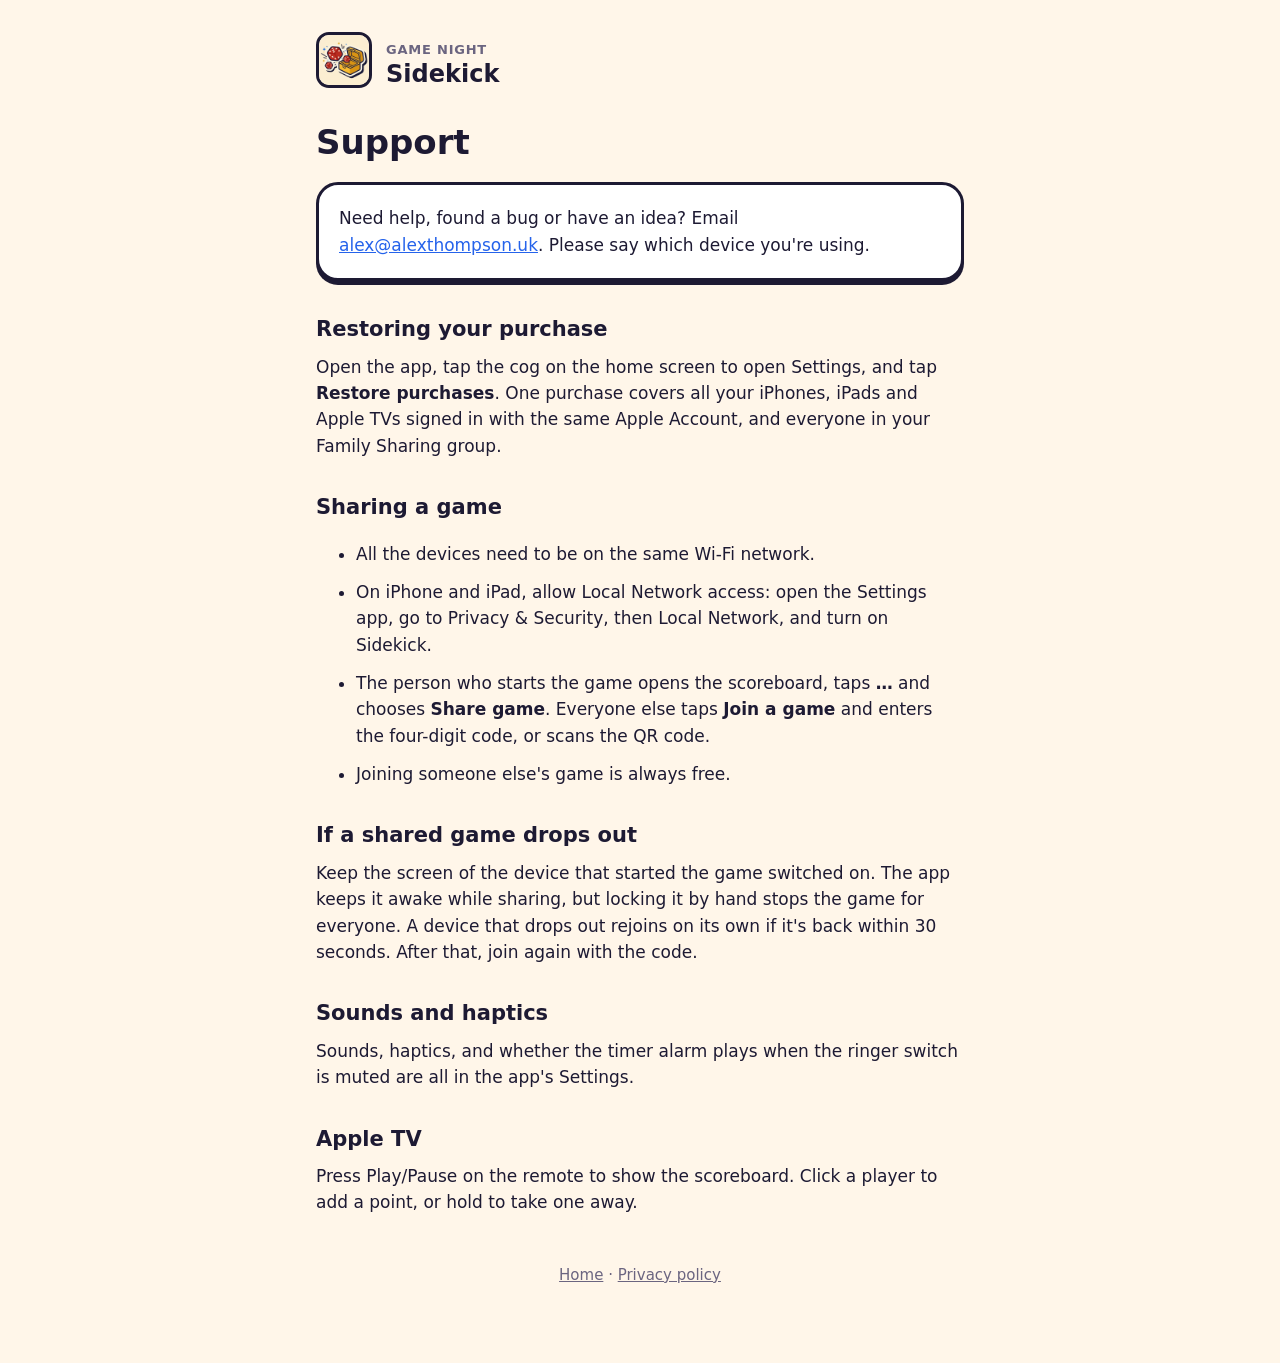
==== support.html @ 63774058 "Add the Game Night Sidekick landing, privacy and support pages Co-Authored-By: Claude Opus 5.5 <nore" ====
<!doctype html>
<html lang="en-GB">
<head>
  <meta charset="utf-8">
  <meta name="viewport" content="width=device-width, initial-scale=1">
  <title>Support · Game Night Sidekick</title>
  <meta name="description" content="Help with Game Night Sidekick.">
  <link rel="icon" href="favicon.png">
  <link rel="stylesheet" href="style.css">
</head>
<body>
  <main>
    <header>
      <a href="./"><img src="icon.png" alt=""></a>
      <a href="./"><span class="eyebrow">Game night</span><span class="name">Sidekick</span></a>
    </header>

    <h1>Support</h1>

    <div class="card">
      <p>Need help, found a bug or have an idea? Email <a href="mailto:alex@alexthompson.uk?subject=Game%20Night%20Sidekick">alex@alexthompson.uk</a>. Please say which device you're using.</p>
    </div>

    <h2>Restoring your purchase</h2>
    <p>Open the app, tap the cog on the home screen to open Settings, and tap <strong>Restore purchases</strong>. One purchase covers all your iPhones, iPads and Apple TVs signed in with the same Apple Account, and everyone in your Family Sharing group.</p>

    <h2>Sharing a game</h2>
    <ul>
      <li>All the devices need to be on the same Wi-Fi network.</li>
      <li>On iPhone and iPad, allow Local Network access: open the Settings app, go to Privacy &amp; Security, then Local Network, and turn on Sidekick.</li>
      <li>The person who starts the game opens the scoreboard, taps <strong>…</strong> and chooses <strong>Share game</strong>. Everyone else taps <strong>Join a game</strong> and enters the four-digit code, or scans the QR code.</li>
      <li>Joining someone else's game is always free.</li>
    </ul>

    <h2>If a shared game drops out</h2>
    <p>Keep the screen of the device that started the game switched on. The app keeps it awake while sharing, but locking it by hand stops the game for everyone. A device that drops out rejoins on its own if it's back within 30 seconds. After that, join again with the code.</p>

    <h2>Sounds and haptics</h2>
    <p>Sounds, haptics, and whether the timer alarm plays when the ringer switch is muted are all in the app's Settings.</p>

    <h2>Apple TV</h2>
    <p>Press Play/Pause on the remote to show the scoreboard. Click a player to add a point, or hold to take one away.</p>

    <footer>
      <p><a href="./">Home</a> · <a href="privacy.html">Privacy policy</a></p>
    </footer>
  </main>
</body>
</html>
---- style.css ----
/* The app's own colours: paper, ink and the yellow accent. */
:root {
  --paper: #FFF6E9;
  --card: #FFFFFF;
  --ink: #1D1A33;
  --muted: #6B6580;
  --accent: #FFC53D;
  --link: #2563EB;
  color-scheme: light dark;
}

@media (prefers-color-scheme: dark) {
  :root {
    --paper: #15131F;
    --card: #221F33;
    --ink: #F4F1FA;
    --muted: #B3ADC7;
    --link: #7AA7FF;
  }
}

* { box-sizing: border-box; }

body {
  margin: 0;
  background: var(--paper);
  color: var(--ink);
  font: 17px/1.55 ui-rounded, "SF Pro Rounded", system-ui, -apple-system, sans-serif;
}

main {
  max-width: 680px;
  margin: 0 auto;
  padding: 32px 16px 64px;
}

header {
  display: flex;
  align-items: center;
  gap: 14px;
  margin-bottom: 28px;
}

header img {
  width: 56px;
  height: 56px;
  border-radius: 13px;
  border: 3px solid #1D1A33;
}

header a {
  color: inherit;
  text-decoration: none;
}

.eyebrow {
  display: block;
  font-size: 13px;
  font-weight: 900;
  letter-spacing: 0.06em;
  text-transform: uppercase;
  color: var(--muted);
}

.name {
  display: block;
  font-size: 24px;
  font-weight: 900;
  line-height: 1.1;
}

h1 {
  font-size: 34px;
  font-weight: 900;
  line-height: 1.15;
  margin: 0 0 8px;
}

h2 {
  font-size: 21px;
  font-weight: 900;
  margin: 32px 0 8px;
}

p, li { margin: 0 0 12px; }

a { color: var(--link); }

.updated {
  color: var(--muted);
  font-size: 15px;
  margin-bottom: 24px;
}

.card {
  background: var(--card);
  border: 3px solid #1D1A33;
  border-radius: 22px;
  box-shadow: 0 4px 0 #1D1A33;
  padding: 20px;
  margin: 20px 0;
}

.card p:last-child, .card ul:last-child { margin-bottom: 0; }

.hero {
  text-align: center;
  padding: 24px 0 8px;
}

.hero img {
  width: 128px;
  height: 128px;
  border-radius: 29px;
  border: 3px solid #1D1A33;
  box-shadow: 0 6px 0 #1D1A33;
}

.hero h1 { margin-top: 24px; }

.tagline {
  font-size: 20px;
  font-weight: 800;
  color: var(--muted);
}

.links {
  display: flex;
  flex-wrap: wrap;
  gap: 12px;
  justify-content: center;
  margin-top: 28px;
}

.button {
  display: inline-block;
  background: var(--accent);
  color: #1D1A33;
  font-weight: 900;
  text-decoration: none;
  padding: 12px 22px;
  border: 3px solid #1D1A33;
  border-radius: 16px;
  box-shadow: 0 4px 0 #1D1A33;
}

.button.plain { background: var(--card); color: var(--ink); }

footer {
  margin-top: 48px;
  color: var(--muted);
  font-size: 15px;
  text-align: center;
}

footer a { color: inherit; }
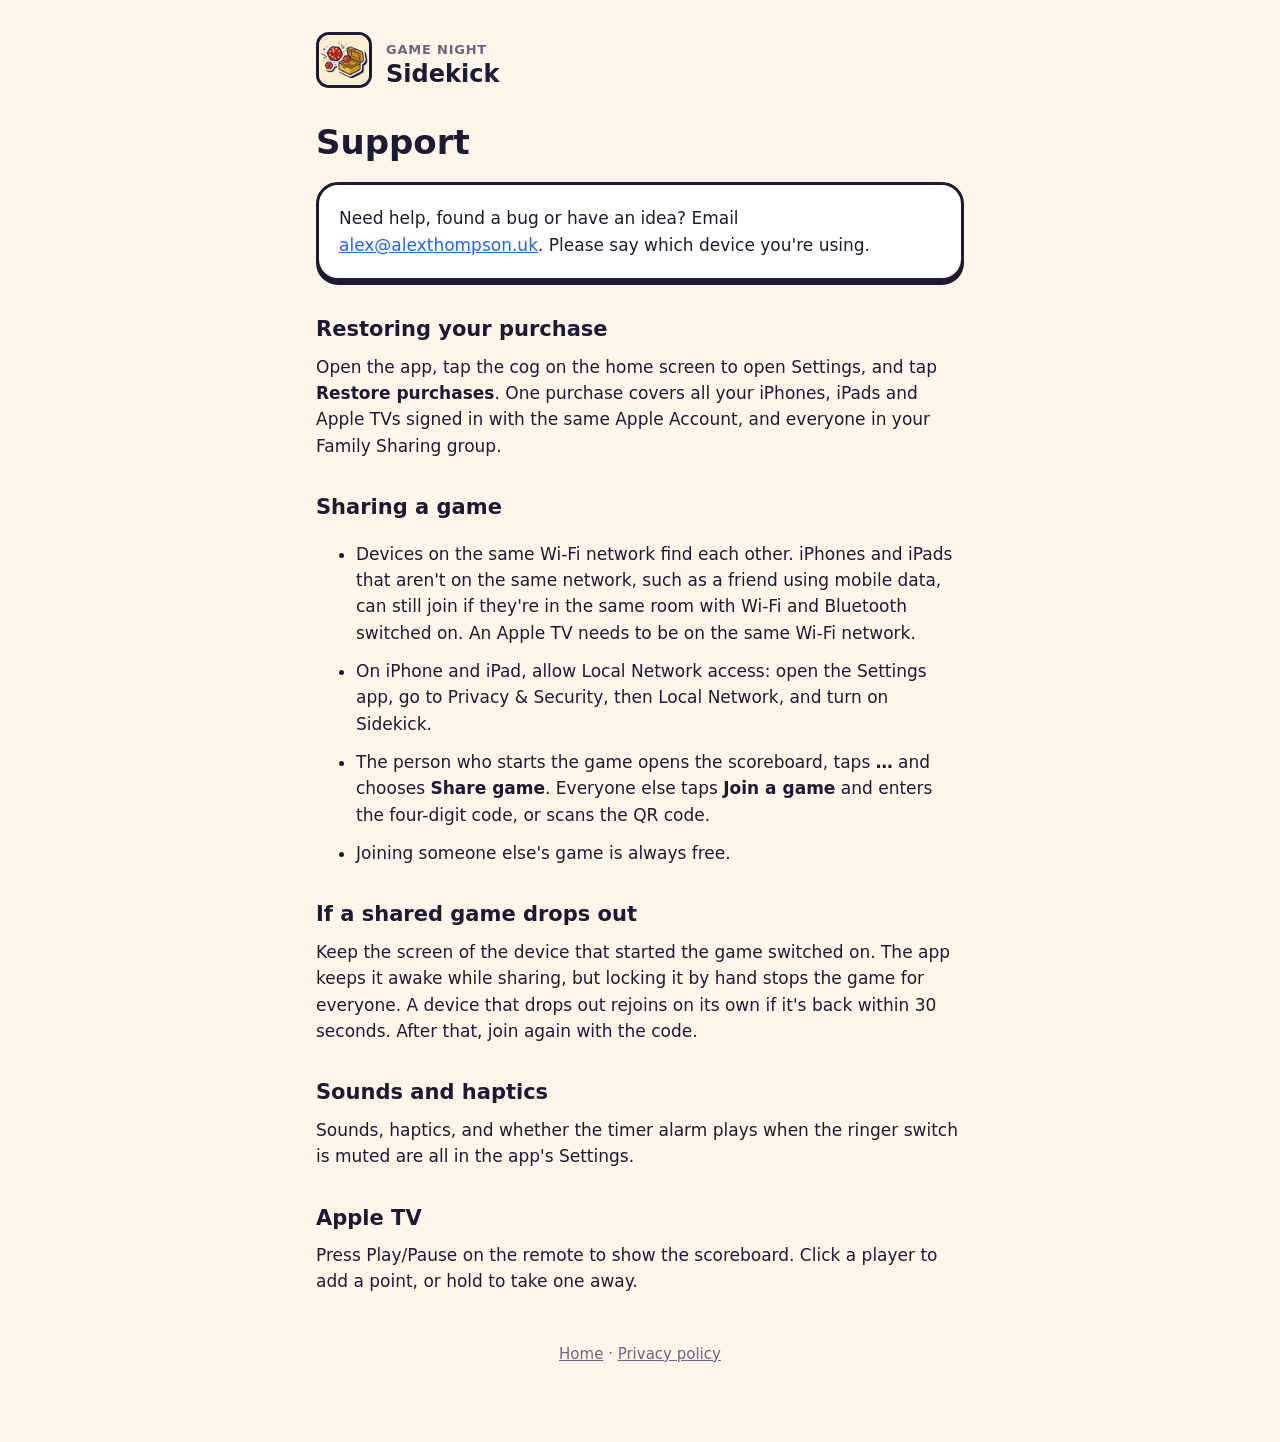
==== commit a54709af: "Explain joining over peer-to-peer Wi-Fi Co-Authored-By: Claude Opus 5.5 <noreply@anthropic.com>" ====
--- a/support.html
+++ b/support.html
@@ -26,7 +26,7 @@
 
     <h2>Sharing a game</h2>
     <ul>
-      <li>All the devices need to be on the same Wi-Fi network.</li>
+      <li>Devices on the same Wi-Fi network find each other. iPhones and iPads that aren't on the same network, such as a friend using mobile data, can still join if they're in the same room with Wi-Fi and Bluetooth switched on. An Apple TV needs to be on the same Wi-Fi network.</li>
       <li>On iPhone and iPad, allow Local Network access: open the Settings app, go to Privacy &amp; Security, then Local Network, and turn on Sidekick.</li>
       <li>The person who starts the game opens the scoreboard, taps <strong>…</strong> and chooses <strong>Share game</strong>. Everyone else taps <strong>Join a game</strong> and enters the four-digit code, or scans the QR code.</li>
       <li>Joining someone else's game is always free.</li>
